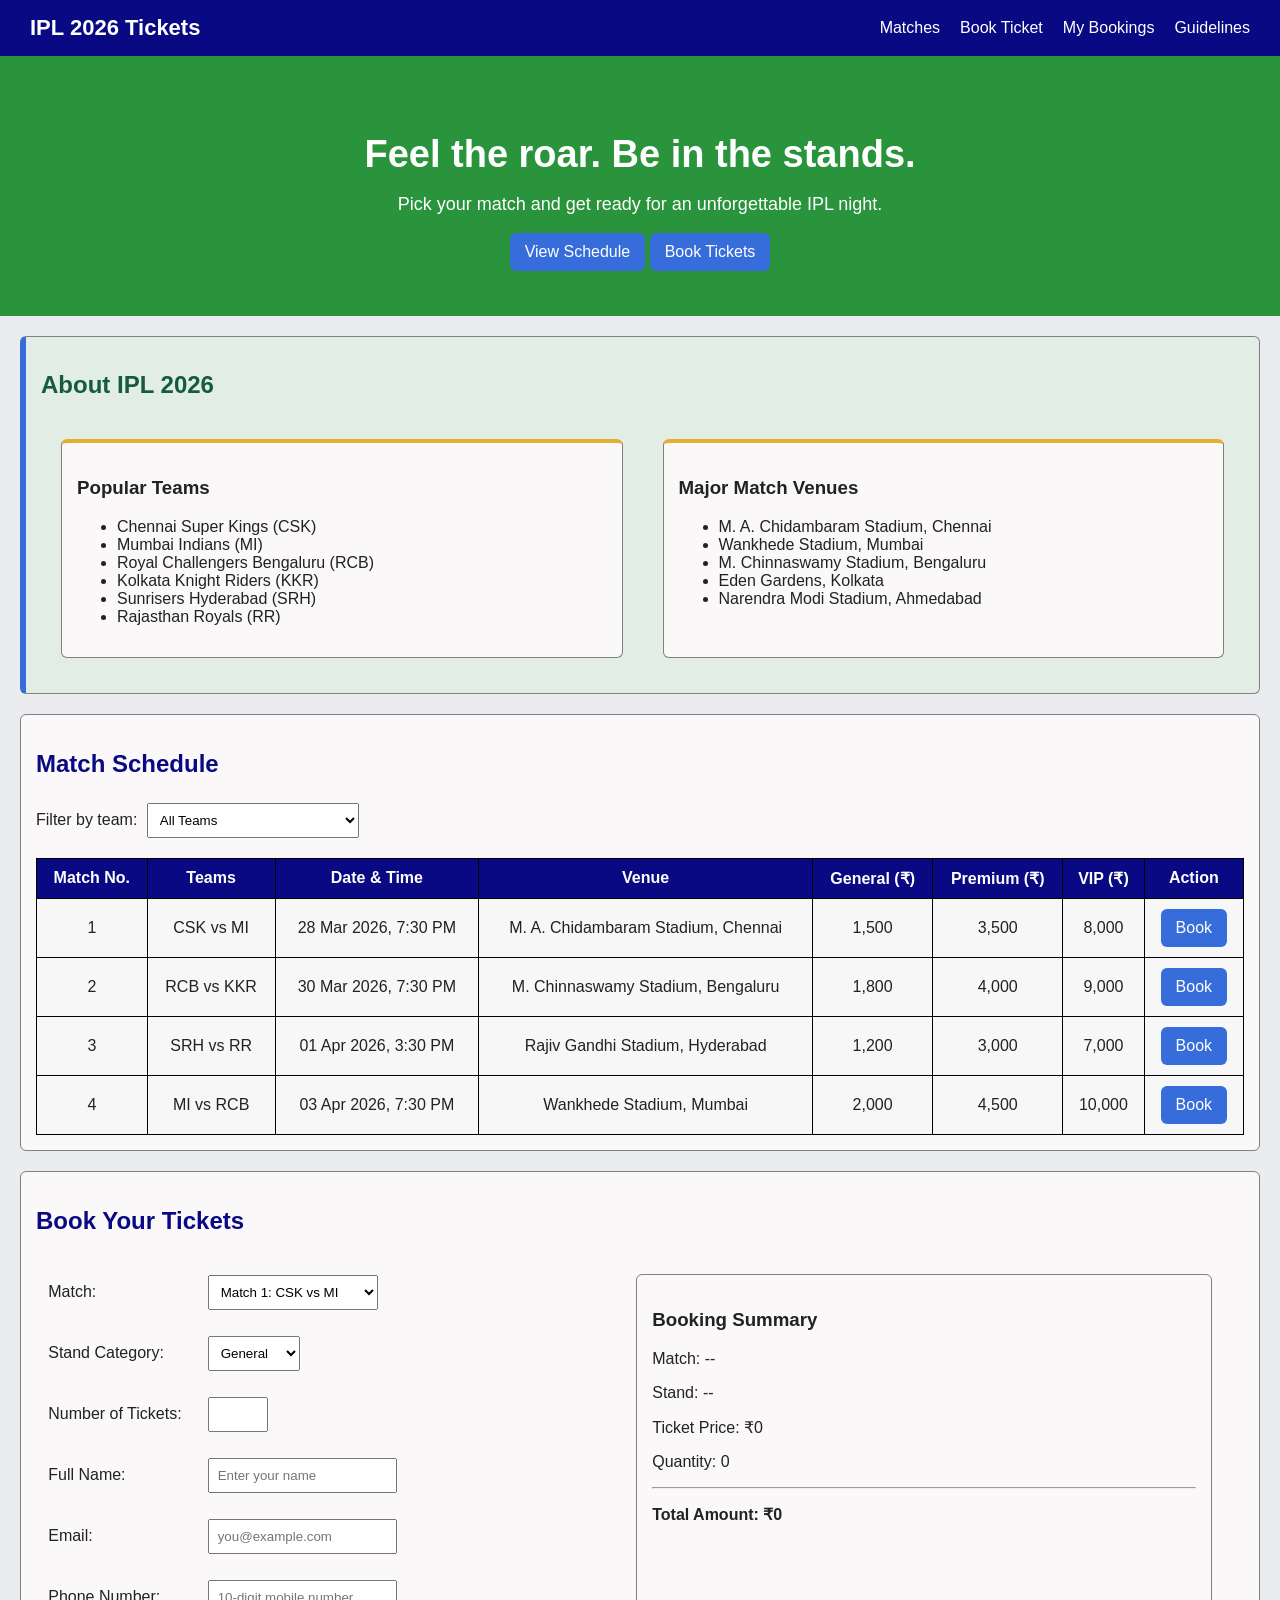
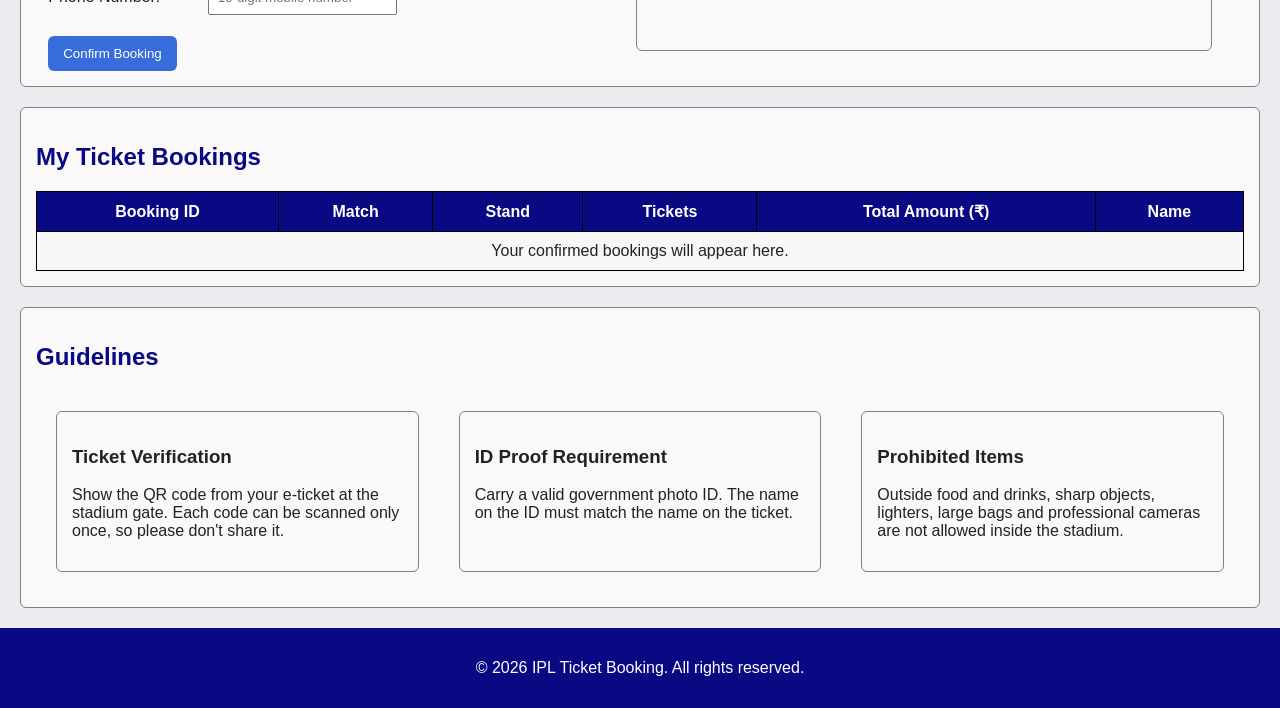
==== index.html @ 03174cee "first commit" ====
<!DOCTYPE html>
<html lang="en">
<head>
    <meta charset="UTF-8">
    <meta name="viewport" content="width=device-width, initial-scale=1.0">
    <title>IPL 2026 Ticket Booking</title>
    <link rel="stylesheet" href="styles.css">
</head>
<body>
    <header>
        <p>IPL 2026 Tickets</p>
        <nav>
            <a href="#matches">Matches</a>
            <a href="#booking">Book Ticket</a>
            <a href="#my-bookings">My Bookings</a>
            <a href="#guidelines">Guidelines</a>
        </nav>
    </header>

    <main>
        <section class="hero" id="home">
            <h1>Feel the roar. Be in the stands.</h1>
            <p>Pick your match and get ready for an unforgettable IPL night.</p>
            <a class="button" href="#matches">View Schedule</a>
            <a class="button" href="#booking">Book Tickets</a>
        </section>

        <section class="card" id="about">
            <h2>About IPL 2026</h2>
            <div class="info-grid">
                <article class="card">
                    <h3>Popular Teams</h3>
                    <ul>
                        <li>Chennai Super Kings (CSK)</li>
                        <li>Mumbai Indians (MI)</li>
                        <li>Royal Challengers Bengaluru (RCB)</li>
                        <li>Kolkata Knight Riders (KKR)</li>
                        <li>Sunrisers Hyderabad (SRH)</li>
                        <li>Rajasthan Royals (RR)</li>
                    </ul>
                </article>
                <article class="card">
                    <h3>Major Match Venues</h3>
                    <ul>
                        <li>M. A. Chidambaram Stadium, Chennai</li>
                        <li>Wankhede Stadium, Mumbai</li>
                        <li>M. Chinnaswamy Stadium, Bengaluru</li>
                        <li>Eden Gardens, Kolkata</li>
                        <li>Narendra Modi Stadium, Ahmedabad</li>
                    </ul>
                </article>
            </div>
        </section>

        <section class="card" id="matches">
            <h2>Match Schedule</h2>
            <form class="filter-form">
                <label for="team-filter">Filter by team:</label>
                <select id="team-filter" name="team-filter">
                    <option value="all">All Teams</option>
                    <option value="csk">Chennai Super Kings</option>
                    <option value="mi">Mumbai Indians</option>
                    <option value="rcb">Royal Challengers Bengaluru</option>
                    <option value="kkr">Kolkata Knight Riders</option>
                    <option value="srh">Sunrisers Hyderabad</option>
                    <option value="rr">Rajasthan Royals</option>
                </select>
            </form>

            <table>
                <thead>
                    <tr>
                        <th>Match No.</th>
                        <th>Teams</th>
                        <th>Date &amp; Time</th>
                        <th>Venue</th>
                        <th>General (₹)</th>
                        <th>Premium (₹)</th>
                        <th>VIP (₹)</th>
                        <th>Action</th>
                    </tr>
                </thead>
                <tbody>
                    <tr>
                        <td>1</td><td>CSK vs MI</td><td>28 Mar 2026, 7:30 PM</td>
                        <td>M. A. Chidambaram Stadium, Chennai</td>
                        <td>1,500</td><td>3,500</td><td>8,000</td>
                        <td><a class="small-button" href="#booking">Book</a></td>
                    </tr>
                    <tr>
                        <td>2</td><td>RCB vs KKR</td><td>30 Mar 2026, 7:30 PM</td>
                        <td>M. Chinnaswamy Stadium, Bengaluru</td>
                        <td>1,800</td><td>4,000</td><td>9,000</td>
                        <td><a class="small-button" href="#booking">Book</a></td>
                    </tr>
                    <tr>
                        <td>3</td><td>SRH vs RR</td><td>01 Apr 2026, 3:30 PM</td>
                        <td>Rajiv Gandhi Stadium, Hyderabad</td>
                        <td>1,200</td><td>3,000</td><td>7,000</td>
                        <td><a class="small-button" href="#booking">Book</a></td>
                    </tr>
                    <tr>
                        <td>4</td><td>MI vs RCB</td><td>03 Apr 2026, 7:30 PM</td>
                        <td>Wankhede Stadium, Mumbai</td>
                        <td>2,000</td><td>4,500</td><td>10,000</td>
                        <td><a class="small-button" href="#booking">Book</a></td>
                    </tr>
                </tbody>
            </table>
        </section>

        <section class="card" id="booking">
            <h2>Book Your Tickets</h2>
            <div class="booking-grid">
                <form class="booking-form">
                    <p>
                        <label for="match">Match:</label>
                        <select id="match" name="match">
                            <option>Match 1: CSK vs MI</option>
                            <option>Match 2: RCB vs KKR</option>
                            <option>Match 3: SRH vs RR</option>
                            <option>Match 4: MI vs RCB</option>
                        </select>
                    </p>
                    <p>
                        <label for="stand">Stand Category:</label>
                        <select id="stand" name="stand">
                            <option>General</option>
                            <option>Premium</option>
                            <option>VIP</option>
                        </select>
                    </p>
                    <p>
                        <label for="tickets">Number of Tickets:</label>
                        <input type="number" id="tickets" name="tickets" min="1" max="10" required>
                    </p>
                    <p>
                        <label for="name">Full Name:</label>
                        <input type="text" id="name" name="name" placeholder="Enter your name" required>
                    </p>
                    <p>
                        <label for="email">Email:</label>
                        <input type="email" id="email" name="email" placeholder="you@example.com" required>
                    </p>
                    <p>
                        <label for="phone">Phone Number:</label>
                        <input type="tel" id="phone" name="phone" pattern="[0-9]{10}" placeholder="10-digit mobile number" required>
                    </p>
                    <button type="submit">Confirm Booking</button>
                </form>

                <aside class="summary card">
                    <h3>Booking Summary</h3>
                    <p>Match: --</p>
                    <p>Stand: --</p>
                    <p>Ticket Price: ₹0</p>
                    <p>Quantity: 0</p>
                    <hr>
                    <p><strong>Total Amount: ₹0</strong></p>
                </aside>
            </div>
        </section>

        <section class="card" id="my-bookings">
            <h2>My Ticket Bookings</h2>
            <table>
                <thead>
                    <tr>
                        <th>Booking ID</th>
                        <th>Match</th>
                        <th>Stand</th>
                        <th>Tickets</th>
                        <th>Total Amount (₹)</th>
                        <th>Name</th>
                    </tr>
                </thead>
                <tbody>
                    <tr>
                        <td colspan="6">Your confirmed bookings will appear here.</td>
                    </tr>
                </tbody>
            </table>
        </section>

        <section class="card" id="guidelines">
            <h2>Guidelines</h2>
            <div class="info-grid">
                <article class="card">
                    <h3>Ticket Verification</h3>
                    <p>Show the QR code from your e-ticket at the stadium gate. Each code can be scanned only once, so please don't share it.</p>
                </article>
                <article class="card">
                    <h3>ID Proof Requirement</h3>
                    <p>Carry a valid government photo ID. The name on the ID must match the name on the ticket.</p>
                </article>
                <article class="card">
                    <h3>Prohibited Items</h3>
                    <p>Outside food and drinks, sharp objects, lighters, large bags and professional cameras are not allowed inside the stadium.</p>
                </article>
            </div>
        </section>
    </main>

    <footer>
        <p>&copy; 2026 IPL Ticket Booking. All rights reserved.</p>
    </footer>
</body>
</html>
---- styles.css ----
body {
    font-family: sans-serif;
    margin: 0;
    background-color: #ebecef;
    color: #222;
}

header {
    background-color: rgb(9, 9, 131);
    color: white;
    display: flex;
    justify-content: space-between;
    align-items: center;
    padding: 15px 30px;
}

header p {
    margin: 0;
    font-size: 22px;
    font-weight: bold;
}

nav {
    display: flex;
}

nav a {
    color: white;
    text-decoration: none;
    margin-left: 20px;
}

nav a:hover {
    color: yellow;
}

.hero {
    background-color: rgb(28, 91, 153);
    color: white;
    text-align: center;
    padding: 45px 20px;
}

.hero h1 {
    font-size: 38px;
    margin-bottom: 10px;
}

.hero p {
    font-size: 18px;
}

.card {
    margin: 20px;
    border: 1px solid grey;
    border-radius: 6px;
    padding: 15px;
    background-color: rgb(250, 248, 248);
}

h2 {
    font-size: 24px;
    color: rgb(9, 9, 131);
}

.info {
    display: flex;
    justify-content: space-around;
}

.info .card {
    width: 45%;
}

button, .button, .small-button {
    background-color: rgb(55, 109, 218);
    color: white;
    padding: 10px 15px;
    border-radius: 6px;
    border: none;
    cursor: pointer;
    text-decoration: none;
    display: inline-block;
}

button:hover, .button:hover, .small-button:hover {
    background-color: rgb(9, 9, 131);
}

.filter-form {
    margin-bottom: 15px;
}

select, input {
    padding: 8px;
    margin: 5px;
}

.booking-layout {
    display: flex;
    justify-content: space-around;
}

.booking-form, .summary {
    width: 45%;
}

.booking-form label {
    display: inline-block;
    width: 150px;
}

table {
    width: 100%;
    border-collapse: collapse;
}

th, td {
    border: 1px solid black;
    padding: 10px;
    text-align: center;
}

th {
    background-color: rgb(9, 9, 131);
    color: white;
}

td {
    background-color: #f7f7f7;
}

.empty {
    color: grey;
}

.guidelines {
    display: flex;
    justify-content: space-around;
}

.guidelines article {
    width: 30%;
}

footer {
    text-align: center;
    background-color: rgb(9, 9, 131);
    color: white;
    padding: 15px;
}
.info-grid {
    display: flex;
    justify-content: space-around;
}

.info-grid .card {
    width: 45%;
}

.booking-grid {
    display: flex;
    justify-content: space-around;
}

.booking-form, .summary {
    width: 45%;
}

.booking-form label {
    display: inline-block;
    width: 150px;
}

.guidelines .info-grid .card {
    width: 30%;
}
.hero {
    background-color: rgb(41, 148, 59);
    color: white;
    text-align: center;
    padding: 45px 20px;
}

#about {
    background-color: #e2eee5;
    border-left: 6px solid rgb(55, 109, 218);
}

#about h2 {
    color: rgb(20, 91, 65);
}

#about .card {
    border-top: 4px solid rgb(230, 174, 49);
}
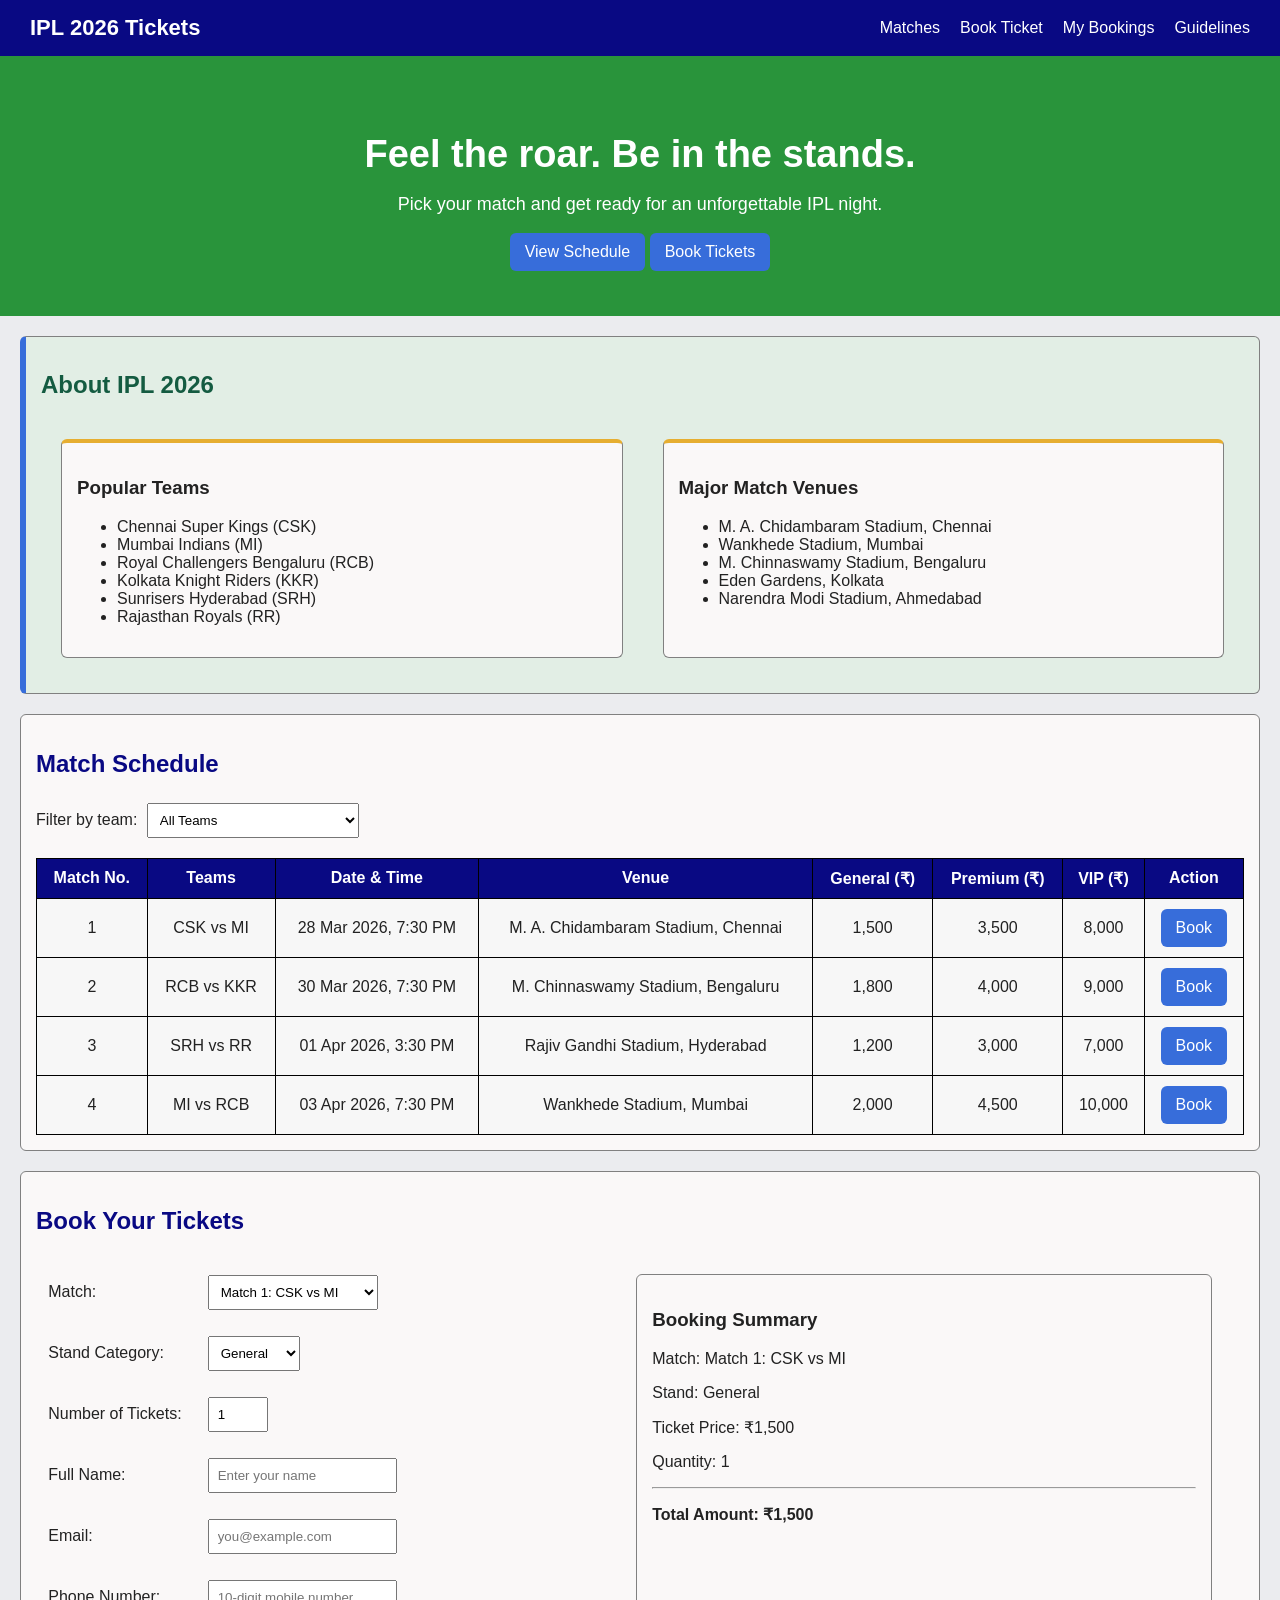
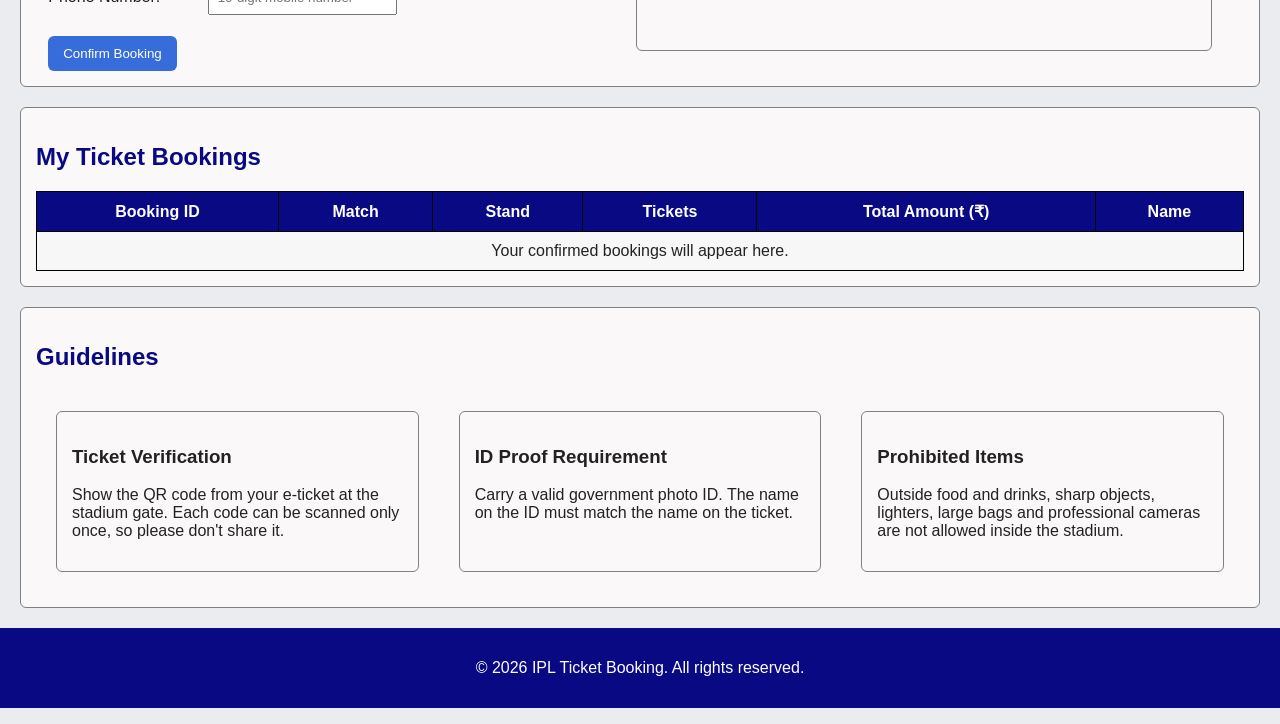
==== commit cad973cf: "Updated html and jss files" ====
--- a/index.html
+++ b/index.html
@@ -11,7 +11,7 @@
         <p>IPL 2026 Tickets</p>
         <nav>
             <a href="#matches">Matches</a>
-            <a href="#booking">Book Ticket</a>
+            <a href="booking.html">Book Ticket</a>
             <a href="#my-bookings">My Bookings</a>
             <a href="#guidelines">Guidelines</a>
         </nav>
@@ -82,28 +82,44 @@
                 </thead>
                 <tbody>
                     <tr>
-                        <td>1</td><td>CSK vs MI</td><td>28 Mar 2026, 7:30 PM</td>
+                        <td>1</td>
+                        <td>CSK vs MI</td>
+                        <td>28 Mar 2026, 7:30 PM</td>
                         <td>M. A. Chidambaram Stadium, Chennai</td>
-                        <td>1,500</td><td>3,500</td><td>8,000</td>
-                        <td><a class="small-button" href="#booking">Book</a></td>
-                    </tr>
-                    <tr>
-                        <td>2</td><td>RCB vs KKR</td><td>30 Mar 2026, 7:30 PM</td>
+                        <td>1,500</td>
+                        <td>3,500</td>
+                        <td>8,000</td>
+                        <td><a class="small-button match-book" href="#booking">Book</a></td>
+                    </tr>
+                    <tr>
+                        <td>2</td>
+                        <td>RCB vs KKR</td>
+                        <td>30 Mar 2026, 7:30 PM</td>
                         <td>M. Chinnaswamy Stadium, Bengaluru</td>
-                        <td>1,800</td><td>4,000</td><td>9,000</td>
-                        <td><a class="small-button" href="#booking">Book</a></td>
-                    </tr>
-                    <tr>
-                        <td>3</td><td>SRH vs RR</td><td>01 Apr 2026, 3:30 PM</td>
+                        <td>1,800</td>
+                        <td>4,000</td>
+                        <td>9,000</td>
+                        <td><a class="small-button match-book" href="#booking">Book</a></td>
+                    </tr>
+                    <tr>
+                        <td>3</td>
+                        <td>SRH vs RR</td>
+                        <td>01 Apr 2026, 3:30 PM</td>
                         <td>Rajiv Gandhi Stadium, Hyderabad</td>
-                        <td>1,200</td><td>3,000</td><td>7,000</td>
-                        <td><a class="small-button" href="#booking">Book</a></td>
-                    </tr>
-                    <tr>
-                        <td>4</td><td>MI vs RCB</td><td>03 Apr 2026, 7:30 PM</td>
+                        <td>1,200</td>
+                        <td>3,000</td>
+                        <td>7,000</td>
+                        <td><a class="small-button match-book" href="#booking">Book</a></td>
+                    </tr>
+                    <tr>
+                        <td>4</td>
+                        <td>MI vs RCB</td>
+                        <td>03 Apr 2026, 7:30 PM</td>
                         <td>Wankhede Stadium, Mumbai</td>
-                        <td>2,000</td><td>4,500</td><td>10,000</td>
-                        <td><a class="small-button" href="#booking">Book</a></td>
+                        <td>2,000</td>
+                        <td>4,500</td>
+                        <td>10,000</td>
+                        <td><a class="small-button match-book" href="#booking">Book</a></td>
                     </tr>
                 </tbody>
             </table>
@@ -116,47 +132,54 @@
                     <p>
                         <label for="match">Match:</label>
                         <select id="match" name="match">
-                            <option>Match 1: CSK vs MI</option>
-                            <option>Match 2: RCB vs KKR</option>
-                            <option>Match 3: SRH vs RR</option>
-                            <option>Match 4: MI vs RCB</option>
+                            <option value="0">Match 1: CSK vs MI</option>
+                            <option value="1">Match 2: RCB vs KKR</option>
+                            <option value="2">Match 3: SRH vs RR</option>
+                            <option value="3">Match 4: MI vs RCB</option>
                         </select>
                     </p>
                     <p>
                         <label for="stand">Stand Category:</label>
                         <select id="stand" name="stand">
-                            <option>General</option>
-                            <option>Premium</option>
-                            <option>VIP</option>
+                            <option value="0">General</option>
+                            <option value="1">Premium</option>
+                            <option value="2">VIP</option>
                         </select>
                     </p>
                     <p>
                         <label for="tickets">Number of Tickets:</label>
-                        <input type="number" id="tickets" name="tickets" min="1" max="10" required>
+                        <input type="number" id="tickets" name="tickets"
+                               min="1" max="10" value="1" required>
                     </p>
                     <p>
                         <label for="name">Full Name:</label>
-                        <input type="text" id="name" name="name" placeholder="Enter your name" required>
+                        <input type="text" id="name" name="name"
+                               placeholder="Enter your name" required>
                     </p>
                     <p>
                         <label for="email">Email:</label>
-                        <input type="email" id="email" name="email" placeholder="you@example.com" required>
+                        <input type="email" id="email" name="email"
+                               placeholder="you@example.com" required>
                     </p>
                     <p>
                         <label for="phone">Phone Number:</label>
-                        <input type="tel" id="phone" name="phone" pattern="[0-9]{10}" placeholder="10-digit mobile number" required>
+                        <input type="tel" id="phone" name="phone"
+                               pattern="[0-9]{10}"
+                               placeholder="10-digit mobile number" required>
                     </p>
                     <button type="submit">Confirm Booking</button>
                 </form>
 
                 <aside class="summary card">
                     <h3>Booking Summary</h3>
-                    <p>Match: --</p>
-                    <p>Stand: --</p>
-                    <p>Ticket Price: ₹0</p>
-                    <p>Quantity: 0</p>
+                    <p>Match: <span id="summary-match">Match 1: CSK vs MI</span></p>
+                    <p>Stand: <span id="summary-stand">General</span></p>
+                    <p>Ticket Price: ₹<span id="summary-price">1,500</span></p>
+                    <p>Quantity: <span id="summary-quantity">1</span></p>
                     <hr>
-                    <p><strong>Total Amount: ₹0</strong></p>
+                    <p>
+                        <strong>Total Amount: ₹<span id="summary-total">1,500</span></strong>
+                    </p>
                 </aside>
             </div>
         </section>
@@ -204,5 +227,8 @@
     <footer>
         <p>&copy; 2026 IPL Ticket Booking. All rights reserved.</p>
     </footer>
+
+    <p id="toast" class="toast" aria-live="polite"></p>
+    <script src="app.js"></script>
 </body>
 </html>
--- a/styles.css
+++ b/styles.css
@@ -194,3 +194,28 @@
 #about .card {
     border-top: 4px solid rgb(230, 174, 49);
 }
+
+.booking-page {
+    max-width: 600px;
+    margin: 30px auto;
+}
+
+.booking-page h1 {
+    color: rgb(9, 9, 131);
+}
+
+.booking-page input[type="text"],
+.booking-page input[type="email"],
+.booking-page input[type="tel"],
+.booking-page input[type="number"],
+.booking-page select {
+    width: 95%;
+    padding: 10px;
+    margin-top: 5px;
+    border: 1px solid grey;
+    border-radius: 5px;
+}
+
+.booking-page input[type="checkbox"] {
+    margin-right: 5px;
+}
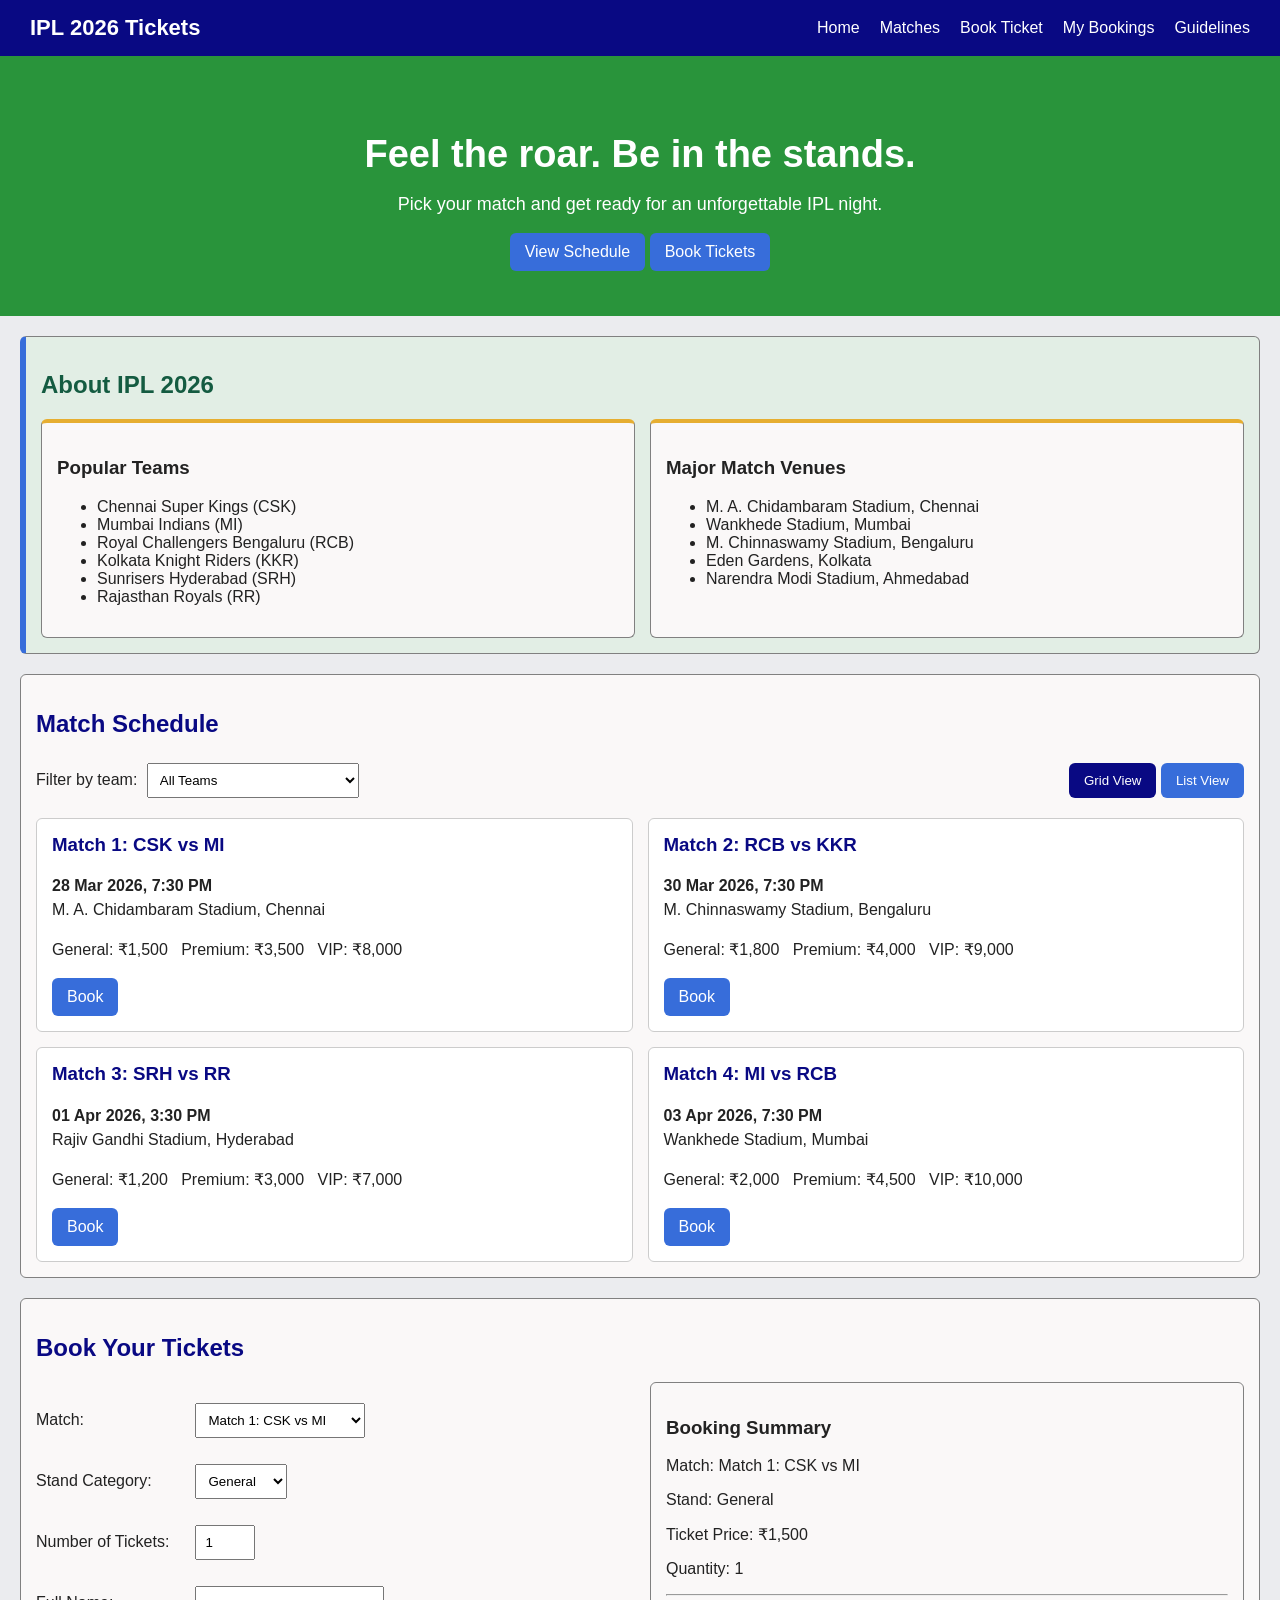
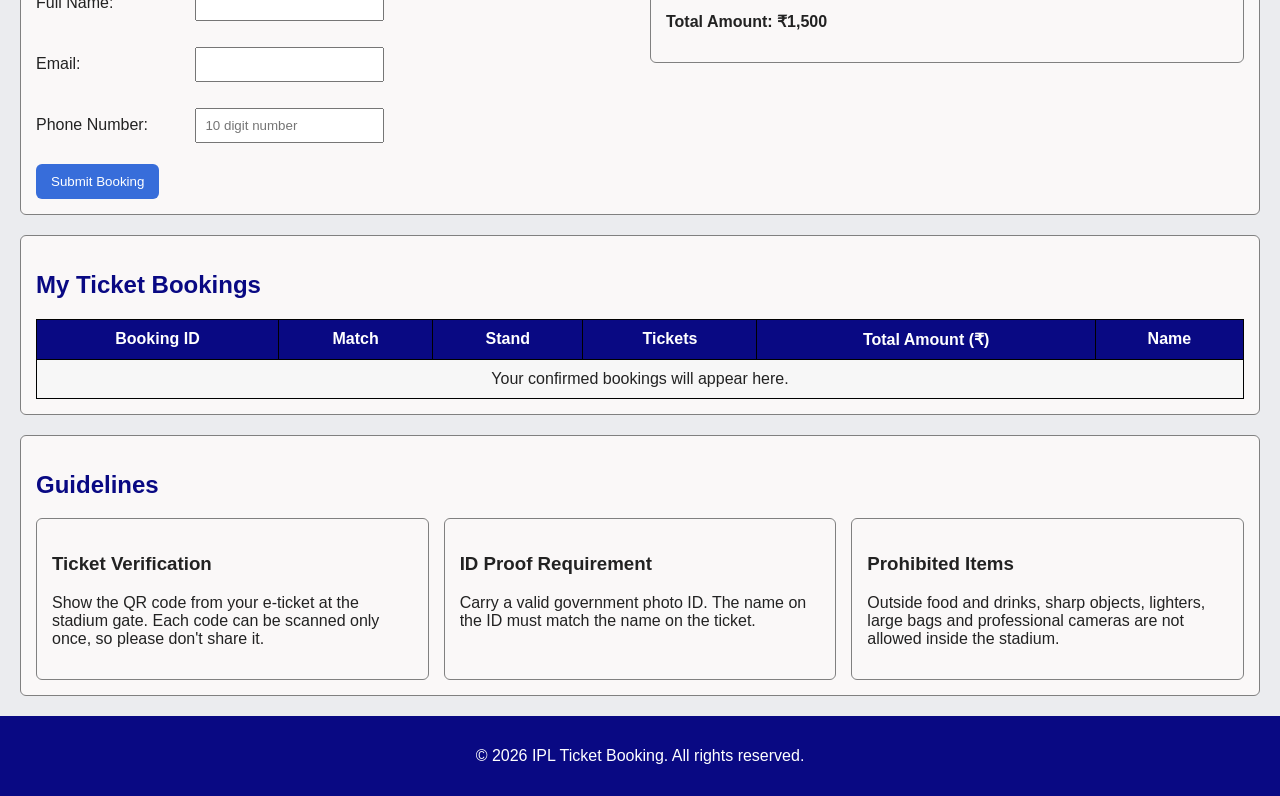
==== commit 953a0dfe: "Updated index.html, styles.css, app.js" ====
--- a/index.html
+++ b/index.html
@@ -3,15 +3,17 @@
 <head>
     <meta charset="UTF-8">
     <meta name="viewport" content="width=device-width, initial-scale=1.0">
-    <title>IPL 2026 Ticket Booking</title>
+    <title>Book IPL 2026 Tickets</title>
     <link rel="stylesheet" href="styles.css">
 </head>
 <body>
     <header>
         <p>IPL 2026 Tickets</p>
-        <nav>
+        <button class="menu-toggle" type="button" aria-label="Open menu" aria-expanded="false">☰</button>
+        <nav id="main-nav">
+            <a href="#home">Home</a>
             <a href="#matches">Matches</a>
-            <a href="booking.html">Book Ticket</a>
+            <a href="#booking">Book Ticket</a>
             <a href="#my-bookings">My Bookings</a>
             <a href="#guidelines">Guidelines</a>
         </nav>
@@ -54,83 +56,59 @@
 
         <section class="card" id="matches">
             <h2>Match Schedule</h2>
-            <form class="filter-form">
-                <label for="team-filter">Filter by team:</label>
-                <select id="team-filter" name="team-filter">
-                    <option value="all">All Teams</option>
-                    <option value="csk">Chennai Super Kings</option>
-                    <option value="mi">Mumbai Indians</option>
-                    <option value="rcb">Royal Challengers Bengaluru</option>
-                    <option value="kkr">Kolkata Knight Riders</option>
-                    <option value="srh">Sunrisers Hyderabad</option>
-                    <option value="rr">Rajasthan Royals</option>
-                </select>
-            </form>
+            <div class="schedule-controls">
+                <form class="filter-form">
+                    <label for="team-filter">Filter by team:</label>
+                    <select id="team-filter" name="team-filter">
+                        <option value="all">All Teams</option>
+                        <option value="csk">Chennai Super Kings</option>
+                        <option value="mi">Mumbai Indians</option>
+                        <option value="rcb">Royal Challengers Bengaluru</option>
+                        <option value="kkr">Kolkata Knight Riders</option>
+                        <option value="srh">Sunrisers Hyderabad</option>
+                        <option value="rr">Rajasthan Royals</option>
+                    </select>
+                </form>
+                <div class="view-controls">
+                    <button class="view-button active" type="button" data-view="grid">Grid View</button>
+                    <button class="view-button" type="button" data-view="list">List View</button>
+                </div>
+            </div>
 
-            <table>
-                <thead>
-                    <tr>
-                        <th>Match No.</th>
-                        <th>Teams</th>
-                        <th>Date &amp; Time</th>
-                        <th>Venue</th>
-                        <th>General (₹)</th>
-                        <th>Premium (₹)</th>
-                        <th>VIP (₹)</th>
-                        <th>Action</th>
-                    </tr>
-                </thead>
-                <tbody>
-                    <tr>
-                        <td>1</td>
-                        <td>CSK vs MI</td>
-                        <td>28 Mar 2026, 7:30 PM</td>
-                        <td>M. A. Chidambaram Stadium, Chennai</td>
-                        <td>1,500</td>
-                        <td>3,500</td>
-                        <td>8,000</td>
-                        <td><a class="small-button match-book" href="#booking">Book</a></td>
-                    </tr>
-                    <tr>
-                        <td>2</td>
-                        <td>RCB vs KKR</td>
-                        <td>30 Mar 2026, 7:30 PM</td>
-                        <td>M. Chinnaswamy Stadium, Bengaluru</td>
-                        <td>1,800</td>
-                        <td>4,000</td>
-                        <td>9,000</td>
-                        <td><a class="small-button match-book" href="#booking">Book</a></td>
-                    </tr>
-                    <tr>
-                        <td>3</td>
-                        <td>SRH vs RR</td>
-                        <td>01 Apr 2026, 3:30 PM</td>
-                        <td>Rajiv Gandhi Stadium, Hyderabad</td>
-                        <td>1,200</td>
-                        <td>3,000</td>
-                        <td>7,000</td>
-                        <td><a class="small-button match-book" href="#booking">Book</a></td>
-                    </tr>
-                    <tr>
-                        <td>4</td>
-                        <td>MI vs RCB</td>
-                        <td>03 Apr 2026, 7:30 PM</td>
-                        <td>Wankhede Stadium, Mumbai</td>
-                        <td>2,000</td>
-                        <td>4,500</td>
-                        <td>10,000</td>
-                        <td><a class="small-button match-book" href="#booking">Book</a></td>
-                    </tr>
-                </tbody>
-            </table>
+            <div class="match-grid" id="match-list">
+                <article class="match-card" data-teams="csk mi">
+                    <h3>Match 1: CSK vs MI</h3>
+                    <p><strong>28 Mar 2026, 7:30 PM</strong><br>M. A. Chidambaram Stadium, Chennai</p>
+                    <p>General: ₹1,500 &nbsp; Premium: ₹3,500 &nbsp; VIP: ₹8,000</p>
+                    <a class="small-button match-book" data-match="0" href="#booking">Book</a>
+                </article>
+                <article class="match-card" data-teams="rcb kkr">
+                    <h3>Match 2: RCB vs KKR</h3>
+                    <p><strong>30 Mar 2026, 7:30 PM</strong><br>M. Chinnaswamy Stadium, Bengaluru</p>
+                    <p>General: ₹1,800 &nbsp; Premium: ₹4,000 &nbsp; VIP: ₹9,000</p>
+                    <a class="small-button match-book" data-match="1" href="#booking">Book</a>
+                </article>
+                <article class="match-card" data-teams="srh rr">
+                    <h3>Match 3: SRH vs RR</h3>
+                    <p><strong>01 Apr 2026, 3:30 PM</strong><br>Rajiv Gandhi Stadium, Hyderabad</p>
+                    <p>General: ₹1,200 &nbsp; Premium: ₹3,000 &nbsp; VIP: ₹7,000</p>
+                    <a class="small-button match-book" data-match="2" href="#booking">Book</a>
+                </article>
+                <article class="match-card" data-teams="mi rcb">
+                    <h3>Match 4: MI vs RCB</h3>
+                    <p><strong>03 Apr 2026, 7:30 PM</strong><br>Wankhede Stadium, Mumbai</p>
+                    <p>General: ₹2,000 &nbsp; Premium: ₹4,500 &nbsp; VIP: ₹10,000</p>
+                    <a class="small-button match-book" data-match="3" href="#booking">Book</a>
+                </article>
+                <p class="empty" id="empty-state" hidden>No matches found for this team.</p>
+            </div>
         </section>
 
         <section class="card" id="booking">
             <h2>Book Your Tickets</h2>
             <div class="booking-grid">
-                <form class="booking-form">
-                    <p>
-                        <label for="match">Match:</label>
+                <form class="booking-form" id="booking-form">
+                    <p><label for="match">Match:</label>
                         <select id="match" name="match">
                             <option value="0">Match 1: CSK vs MI</option>
                             <option value="1">Match 2: RCB vs KKR</option>
@@ -138,36 +116,26 @@
                             <option value="3">Match 4: MI vs RCB</option>
                         </select>
                     </p>
-                    <p>
-                        <label for="stand">Stand Category:</label>
+                    <p><label for="stand">Stand Category:</label>
                         <select id="stand" name="stand">
                             <option value="0">General</option>
                             <option value="1">Premium</option>
                             <option value="2">VIP</option>
                         </select>
                     </p>
-                    <p>
-                        <label for="tickets">Number of Tickets:</label>
-                        <input type="number" id="tickets" name="tickets"
-                               min="1" max="10" value="1" required>
+                    <p><label for="tickets">Number of Tickets:</label>
+                        <input type="number" id="tickets" name="tickets" min="1" max="10" value="1" required>
                     </p>
-                    <p>
-                        <label for="name">Full Name:</label>
-                        <input type="text" id="name" name="name"
-                               placeholder="Enter your name" required>
+                    <p><label for="name">Full Name:</label>
+                        <input type="text" id="name" name="name" minlength="2" maxlength="50" required>
                     </p>
-                    <p>
-                        <label for="email">Email:</label>
-                        <input type="email" id="email" name="email"
-                               placeholder="you@example.com" required>
+                    <p><label for="email">Email:</label>
+                        <input type="email" id="email" name="email" required>
                     </p>
-                    <p>
-                        <label for="phone">Phone Number:</label>
-                        <input type="tel" id="phone" name="phone"
-                               pattern="[0-9]{10}"
-                               placeholder="10-digit mobile number" required>
+                    <p><label for="phone">Phone Number:</label>
+                        <input type="tel" id="phone" name="phone" pattern="[0-9]{10}" placeholder="10 digit number" required>
                     </p>
-                    <button type="submit">Confirm Booking</button>
+                    <button type="submit">Submit Booking</button>
                 </form>
 
                 <aside class="summary card">
@@ -177,9 +145,7 @@
                     <p>Ticket Price: ₹<span id="summary-price">1,500</span></p>
                     <p>Quantity: <span id="summary-quantity">1</span></p>
                     <hr>
-                    <p>
-                        <strong>Total Amount: ₹<span id="summary-total">1,500</span></strong>
-                    </p>
+                    <p><strong>Total Amount: ₹<span id="summary-total">1,500</span></strong></p>
                 </aside>
             </div>
         </section>
@@ -198,16 +164,14 @@
                     </tr>
                 </thead>
                 <tbody>
-                    <tr>
-                        <td colspan="6">Your confirmed bookings will appear here.</td>
-                    </tr>
+                    <tr><td colspan="6">Your confirmed bookings will appear here.</td></tr>
                 </tbody>
             </table>
         </section>
 
         <section class="card" id="guidelines">
             <h2>Guidelines</h2>
-            <div class="info-grid">
+            <div class="guidelines info-grid">
                 <article class="card">
                     <h3>Ticket Verification</h3>
                     <p>Show the QR code from your e-ticket at the stadium gate. Each code can be scanned only once, so please don't share it.</p>
--- a/styles.css
+++ b/styles.css
@@ -1,3 +1,7 @@
+* {
+    box-sizing: border-box;
+}
+
 body {
     font-family: sans-serif;
     margin: 0;
@@ -22,20 +26,24 @@
 
 nav {
     display: flex;
+    gap: 20px;
 }
 
 nav a {
     color: white;
     text-decoration: none;
-    margin-left: 20px;
 }
 
 nav a:hover {
     color: yellow;
 }
 
+.menu-toggle {
+    display: none;
+}
+
 .hero {
-    background-color: rgb(28, 91, 153);
+    background-color: rgb(41, 148, 59);
     color: white;
     text-align: center;
     padding: 45px 20px;
@@ -63,16 +71,92 @@
     color: rgb(9, 9, 131);
 }
 
-.info {
+.info-grid {
+    display: grid;
+    grid-template-columns: repeat(2, 1fr);
+    gap: 15px;
+}
+
+.info-grid .card {
+    margin: 0;
+}
+
+.guidelines {
+    grid-template-columns: repeat(3, 1fr);
+}
+
+.schedule-controls {
     display: flex;
-    justify-content: space-around;
-}
-
-.info .card {
-    width: 45%;
-}
-
-button, .button, .small-button {
+    justify-content: space-between;
+    align-items: center;
+    gap: 12px;
+    margin-bottom: 15px;
+}
+
+.filter-form {
+    margin: 0;
+}
+
+select,
+input {
+    padding: 8px;
+    margin: 5px;
+}
+
+.match-grid {
+    display: grid;
+    grid-template-columns: repeat(2, 1fr);
+    gap: 15px;
+}
+
+.match-card {
+    border: 1px solid #ccc;
+    border-radius: 6px;
+    padding: 15px;
+    background: white;
+}
+
+.match-card h3 {
+    color: rgb(9, 9, 131);
+    margin-top: 0;
+}
+
+.match-card p {
+    line-height: 1.5;
+}
+
+.list-view {
+    grid-template-columns: 1fr;
+}
+
+.empty {
+    color: grey;
+}
+
+.booking-grid {
+    display: grid;
+    grid-template-columns: 1fr 1fr;
+    gap: 20px;
+}
+
+.booking-form label {
+    display: inline-block;
+    width: 150px;
+}
+
+.booking-form input,
+.booking-form select {
+    max-width: 65%;
+}
+
+.summary {
+    align-self: start;
+    margin: 0;
+}
+
+button,
+.button,
+.small-button {
     background-color: rgb(55, 109, 218);
     color: white;
     padding: 10px 15px;
@@ -83,31 +167,14 @@
     display: inline-block;
 }
 
-button:hover, .button:hover, .small-button:hover {
-    background-color: rgb(9, 9, 131);
-}
-
-.filter-form {
-    margin-bottom: 15px;
-}
-
-select, input {
-    padding: 8px;
-    margin: 5px;
-}
-
-.booking-layout {
-    display: flex;
-    justify-content: space-around;
-}
-
-.booking-form, .summary {
-    width: 45%;
-}
-
-.booking-form label {
-    display: inline-block;
-    width: 150px;
+button:hover,
+.button:hover,
+.small-button:hover {
+    background-color: rgb(9, 9, 131);
+}
+
+.view-button.active {
+    background-color: rgb(9, 9, 131);
 }
 
 table {
@@ -115,7 +182,8 @@
     border-collapse: collapse;
 }
 
-th, td {
+th,
+td {
     border: 1px solid black;
     padding: 10px;
     text-align: center;
@@ -130,58 +198,6 @@
     background-color: #f7f7f7;
 }
 
-.empty {
-    color: grey;
-}
-
-.guidelines {
-    display: flex;
-    justify-content: space-around;
-}
-
-.guidelines article {
-    width: 30%;
-}
-
-footer {
-    text-align: center;
-    background-color: rgb(9, 9, 131);
-    color: white;
-    padding: 15px;
-}
-.info-grid {
-    display: flex;
-    justify-content: space-around;
-}
-
-.info-grid .card {
-    width: 45%;
-}
-
-.booking-grid {
-    display: flex;
-    justify-content: space-around;
-}
-
-.booking-form, .summary {
-    width: 45%;
-}
-
-.booking-form label {
-    display: inline-block;
-    width: 150px;
-}
-
-.guidelines .info-grid .card {
-    width: 30%;
-}
-.hero {
-    background-color: rgb(41, 148, 59);
-    color: white;
-    text-align: center;
-    padding: 45px 20px;
-}
-
 #about {
     background-color: #e2eee5;
     border-left: 6px solid rgb(55, 109, 218);
@@ -195,27 +211,127 @@
     border-top: 4px solid rgb(230, 174, 49);
 }
 
-.booking-page {
-    max-width: 600px;
-    margin: 30px auto;
-}
-
-.booking-page h1 {
-    color: rgb(9, 9, 131);
-}
-
-.booking-page input[type="text"],
-.booking-page input[type="email"],
-.booking-page input[type="tel"],
-.booking-page input[type="number"],
-.booking-page select {
-    width: 95%;
-    padding: 10px;
-    margin-top: 5px;
-    border: 1px solid grey;
-    border-radius: 5px;
-}
-
-.booking-page input[type="checkbox"] {
-    margin-right: 5px;
+footer {
+    text-align: center;
+    background-color: rgb(9, 9, 131);
+    color: white;
+    padding: 15px;
+}
+
+.toast {
+    display: none;
+    position: fixed;
+    right: 20px;
+    bottom: 20px;
+    background-color: rgb(9, 9, 131);
+    color: white;
+    padding: 12px 18px;
+    border-radius: 6px;
+}
+
+.toast.show {
+    display: block;
+}
+
+@media (max-width: 800px) {
+    .booking-grid {
+        grid-template-columns: 1fr 1fr;
+        gap: 12px;
+    }
+
+    .booking-form label {
+        width: 125px;
+    }
+
+    .booking-form input,
+    .booking-form select {
+        max-width: 58%;
+    }
+
+    table {
+        display: block;
+        overflow-x: auto;
+        white-space: nowrap;
+    }
+}
+
+@media (max-width: 600px) {
+    header {
+        padding: 14px 18px;
+        position: relative;
+    }
+
+    header p {
+        font-size: 20px;
+    }
+
+    .menu-toggle {
+        display: block;
+        font-size: 23px;
+        padding: 5px 9px;
+    }
+
+    nav {
+        display: none;
+        position: absolute;
+        top: 100%;
+        left: 0;
+        right: 0;
+        z-index: 2;
+        background: rgb(9, 9, 131);
+        padding: 12px 20px;
+    }
+
+    nav.open {
+        display: flex;
+        flex-direction: column;
+        gap: 14px;
+    }
+
+    .hero {
+        padding: 35px 15px;
+    }
+
+    .hero h1 {
+        font-size: 30px;
+    }
+
+    .card {
+        margin: 12px;
+        padding: 13px;
+    }
+
+    .info-grid,
+    .match-grid,
+    .booking-grid,
+    .guidelines {
+        grid-template-columns: 1fr;
+    }
+
+    .schedule-controls {
+        align-items: flex-start;
+        flex-direction: column;
+    }
+
+    .booking-form label {
+        display: block;
+        width: auto;
+    }
+
+    .booking-form input,
+    .booking-form select {
+        width: 100%;
+        max-width: none;
+        margin: 5px 0;
+    }
+
+    table {
+        font-size: 13px;
+    }
+
+    .toast {
+        left: 15px;
+        right: 15px;
+        bottom: 15px;
+    }
 }
